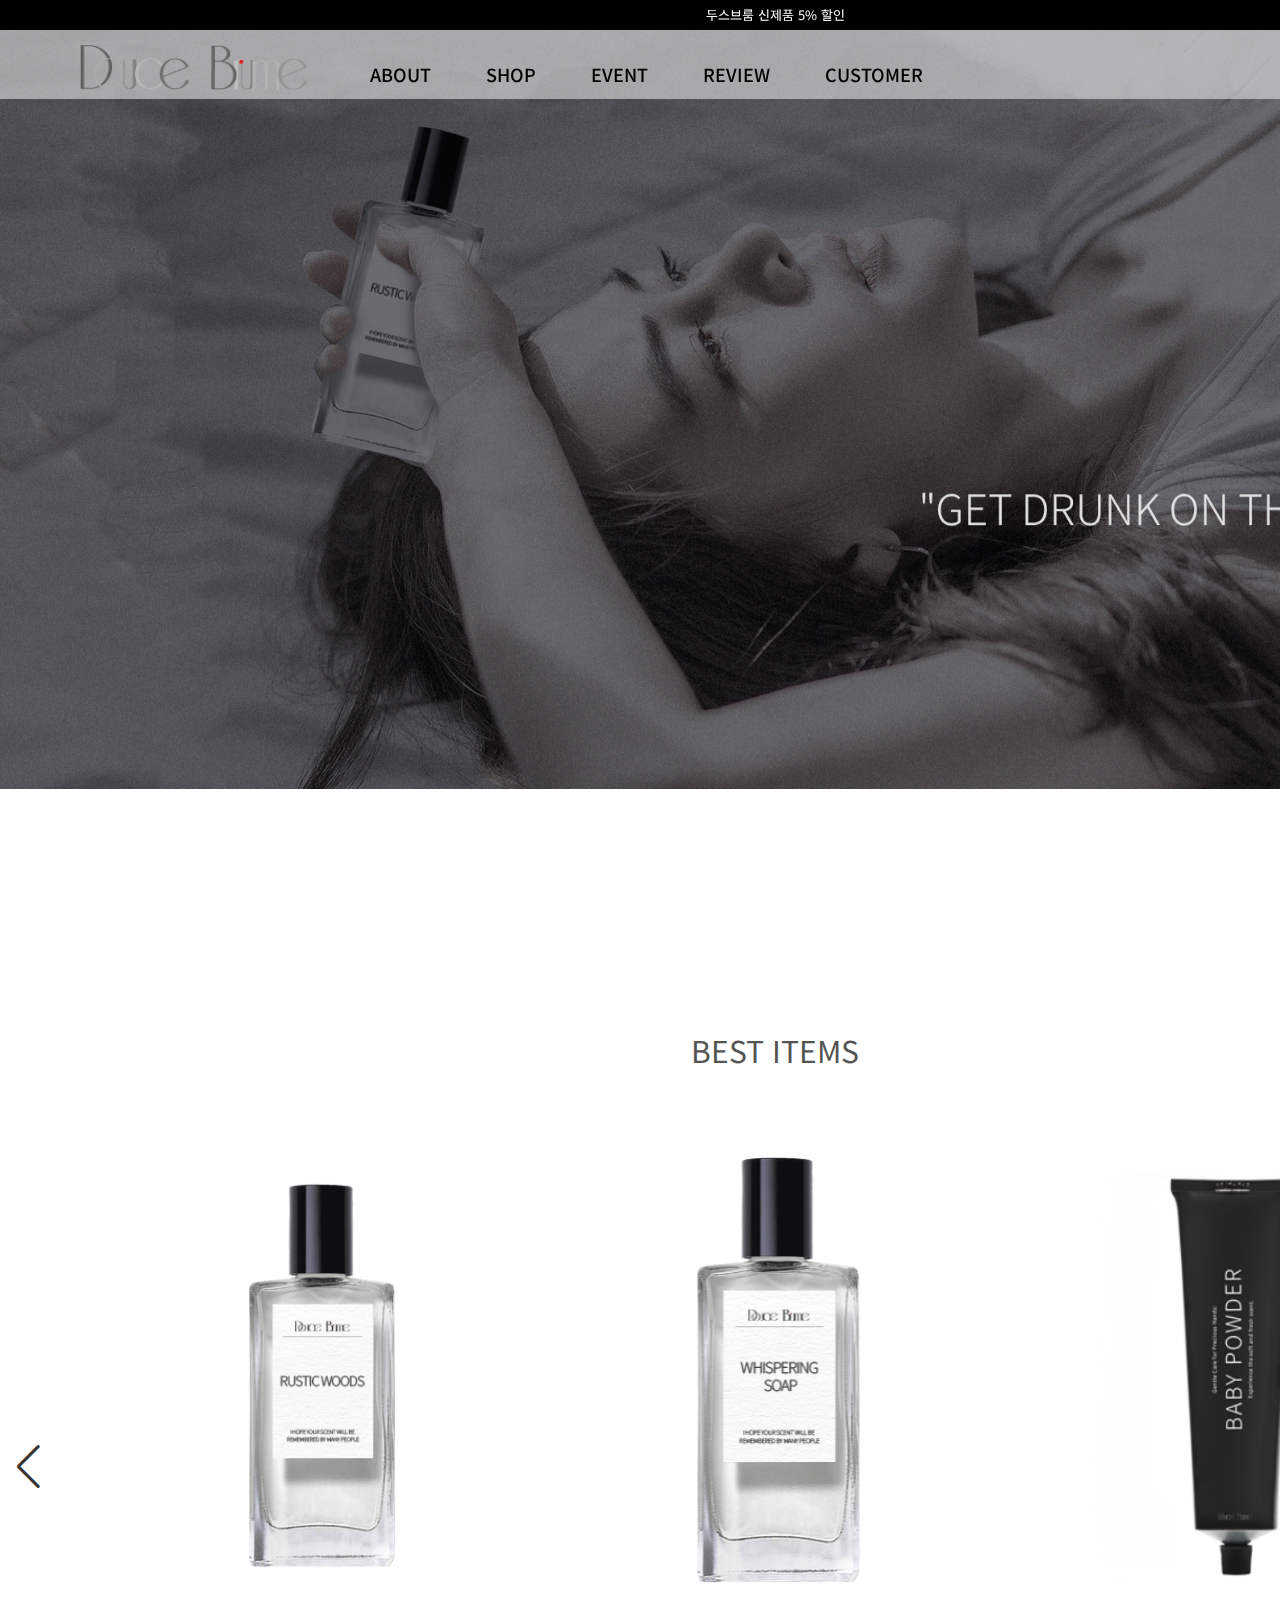
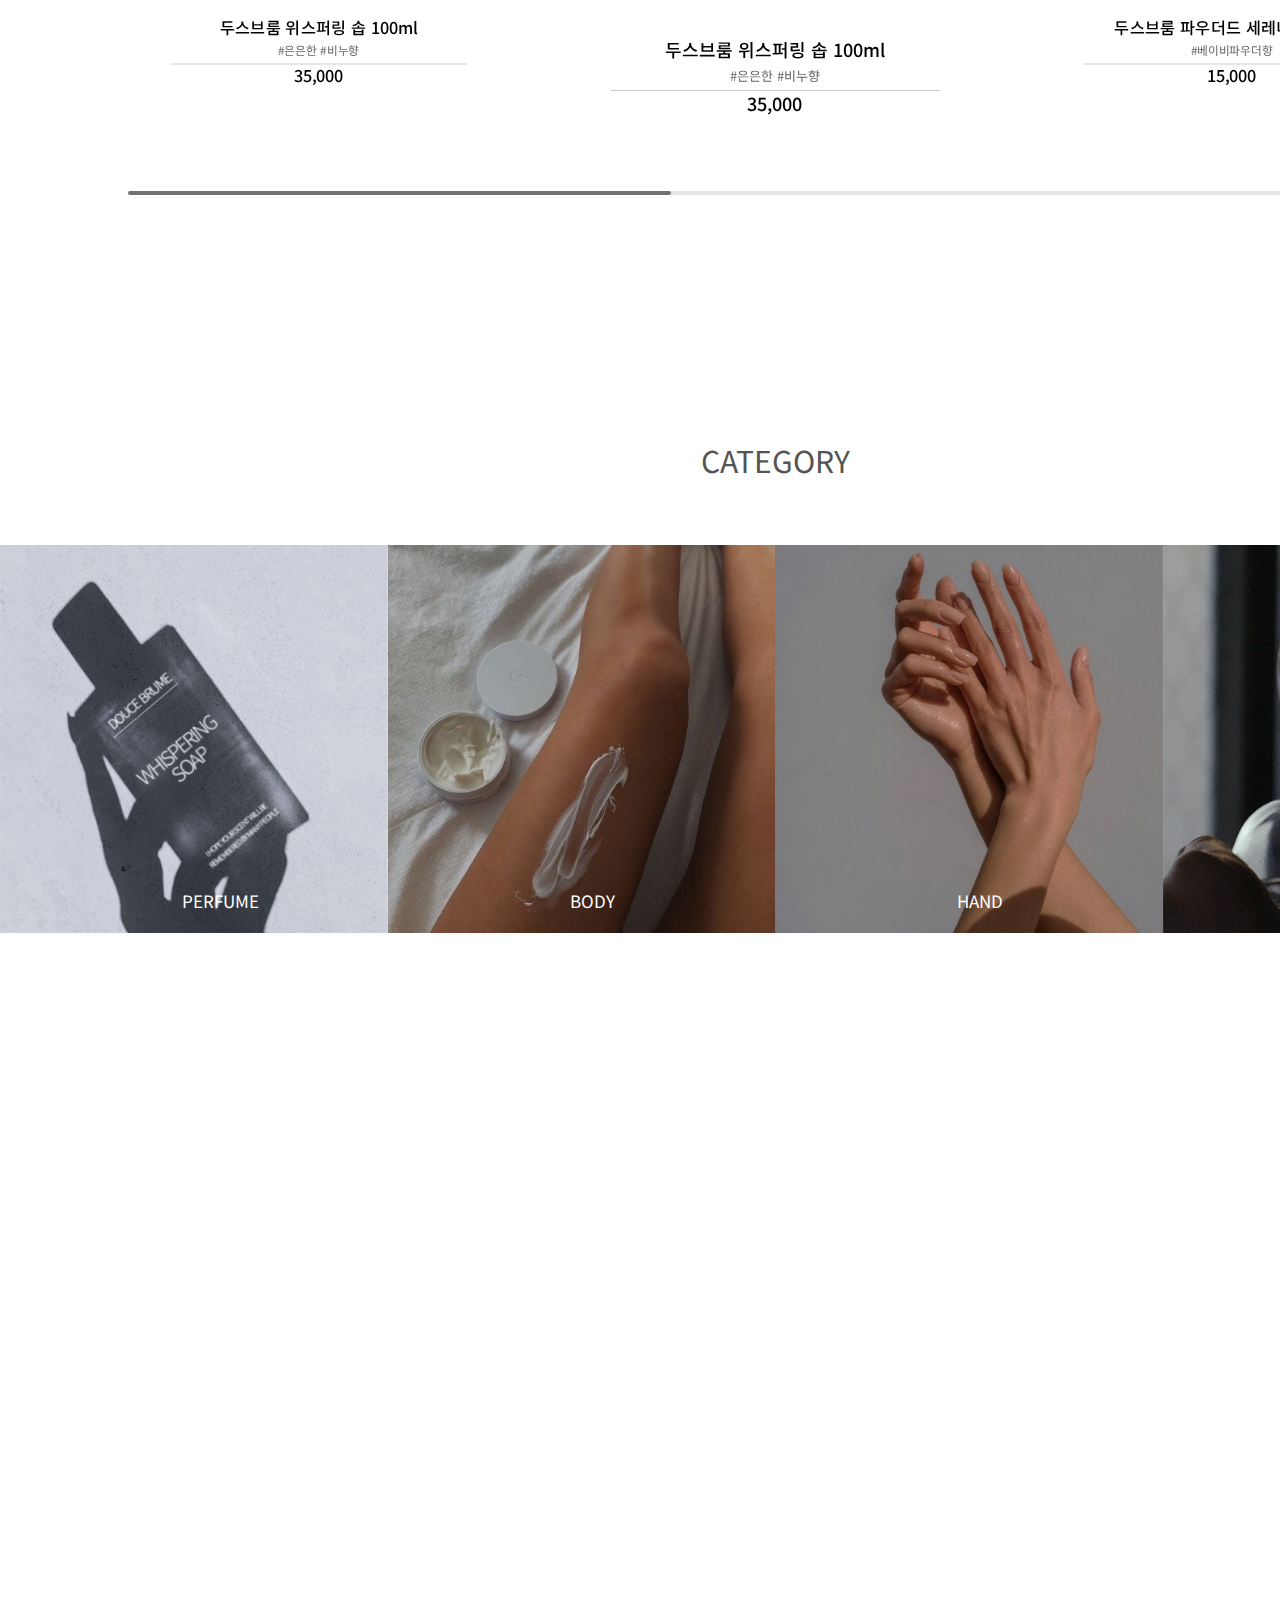
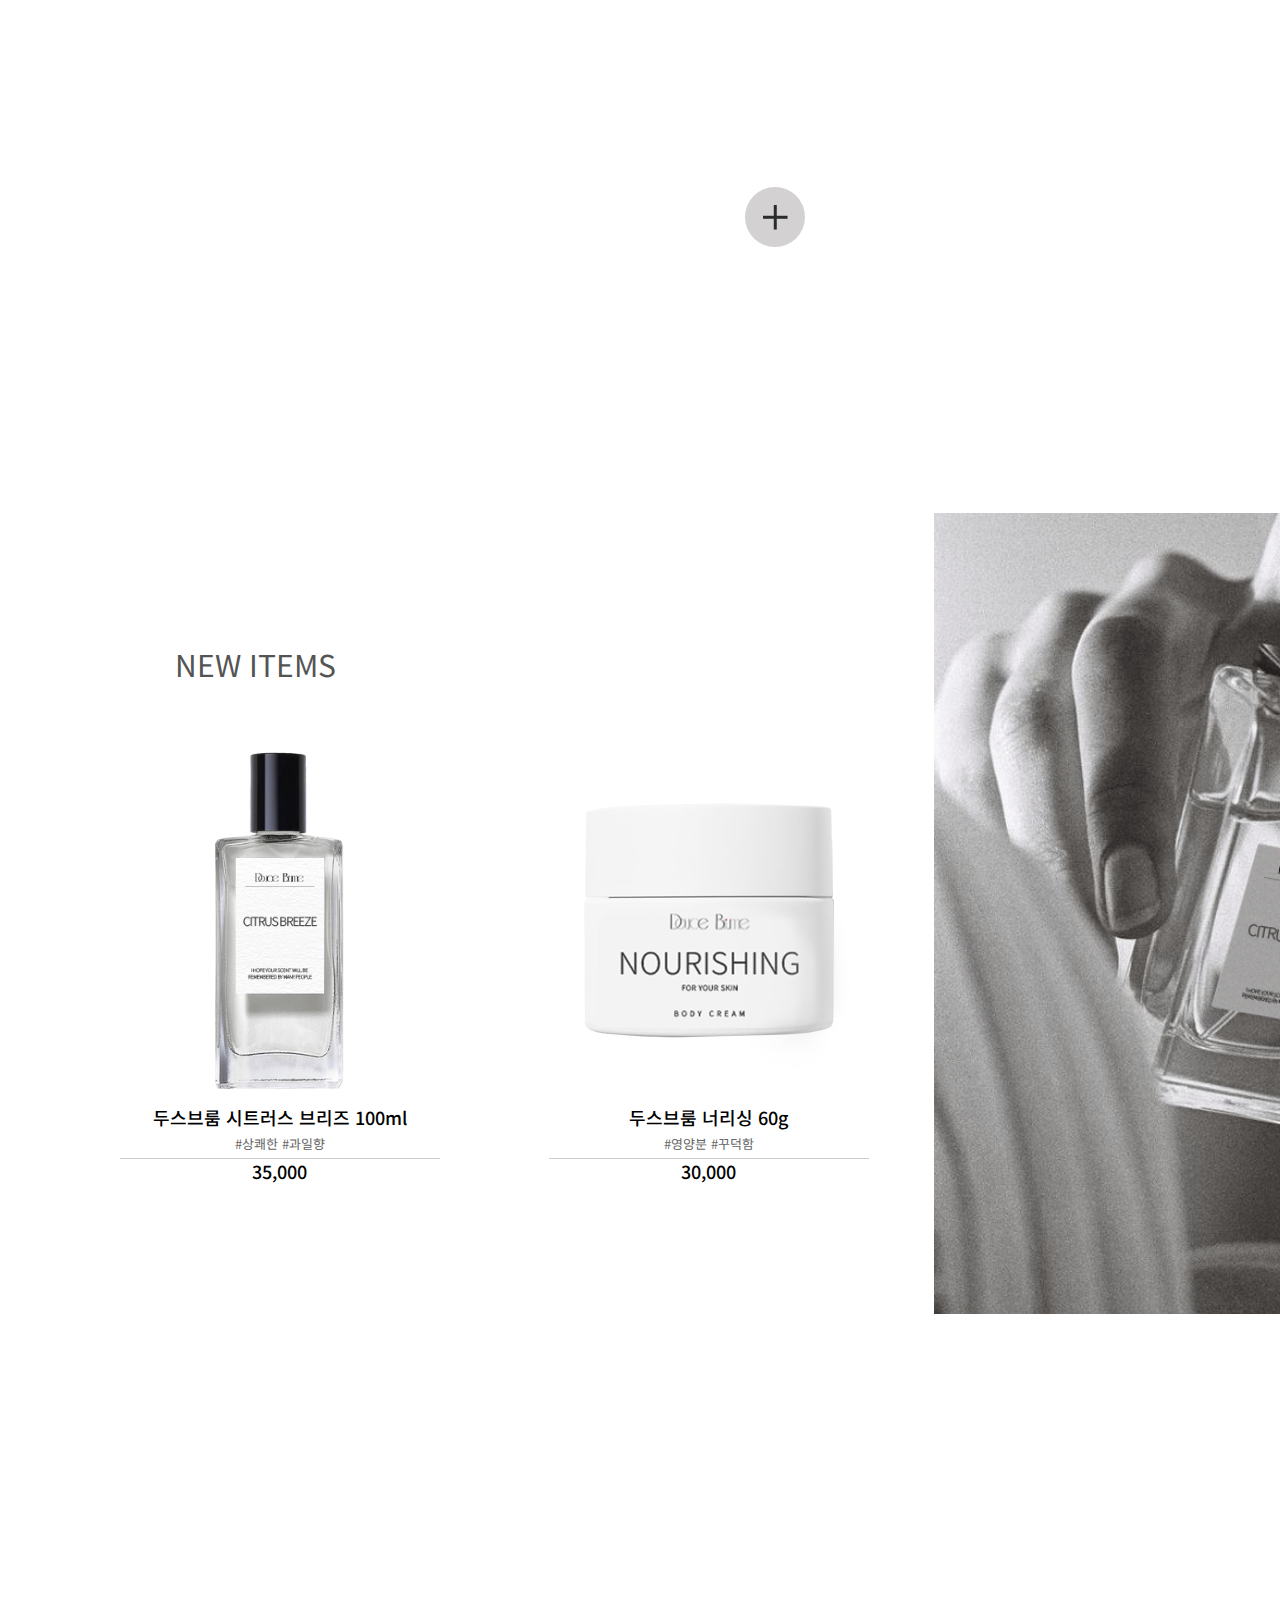
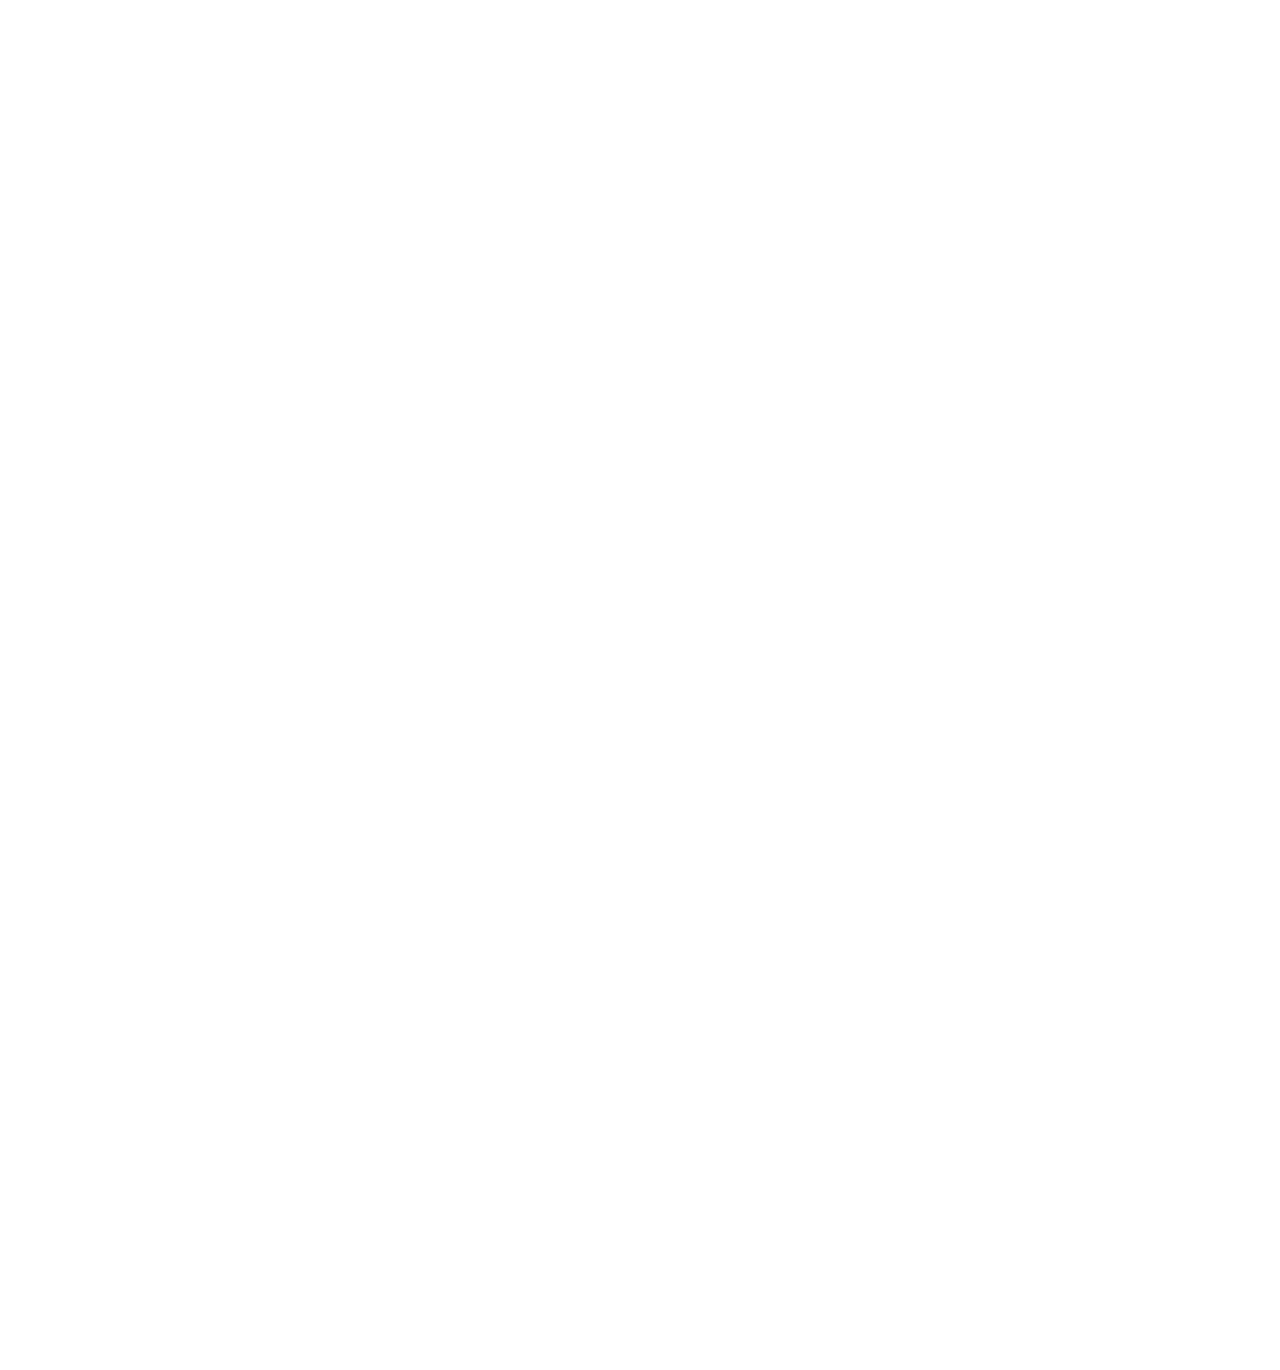
==== index.html @ 4b2f1bd0 "Add files via upload" ====
<!DOCTYPE html>
<html lang="ko">
<head>
    <meta charset="UTF-8">
    <meta name="viewport" content="width=1450">
    <title>Douce Brume</title>
    <!--파비콘 연결-->
    <link rel="shortcut icon" href="./images/favicon.png" type="image/x-icon">
    <!--font-->
    <link rel="preconnect" href="https://fonts.googleapis.com">
    <link rel="preconnect" href="https://fonts.gstatic.com" crossorigin>
    <link href="https://fonts.googleapis.com/css2?family=Noto+Sans+KR:wght@100..900&display=swap" rel="stylesheet">
    <!-- Link Swiper's CSS -->
    <link rel="stylesheet" href="https://cdn.jsdelivr.net/npm/swiper@11/swiper-bundle.min.css" />
    <!--aos css-->
    <link href="https://unpkg.com/aos@2.3.1/dist/aos.css" rel="stylesheet">


    <!--css-->
    <link rel="stylesheet" href="./css/style.css">
</head>
<body>
    <!-- Swiper -->
  <div class="swiper top_ad">
    <div class="swiper-wrapper">
      <div class="swiper-slide">
        <a href="#">신규 가입시 5,000원 적립</a>
      </div><!--swiper-slide-->
      <div class="swiper-slide">
        <a href="#">두스브룸 신제품 5% 할인</a>
      </div><!--swiper-slide-->
      <div class="swiper-slide">
        <a href="#">5만원 이상 구매시 무료배송</a>
      </div><!--swiper-slide-->
    </div><!--swiper-wrapper-->

  </div><!--swiper top_ad-->

  <div id="header_box">
    <div id="header">
      <div class="header_inner">
        <div class="logo">
                    <a href="./index.html"><img src="./images/logo.png" alt="Douce Brume로고"></a>
                </div><!--logo-->
                <ul class="gnb">
                    <li><a href="./about.html">ABOUT</a></li>
                    <li><a href="#">SHOP</a></li>
                    <li><a href="#">EVENT</a></li>
                    <li><a href="#">REVIEW</a></li>
                    <li><a href="#">CUSTOMER</a></li>
                </ul>
                <ul class="login">
                    <li class="icon1"><a href="#"><img src="./images/banner_icon1.png" alt="검색 아이콘"></a></li>
                    <li><a href="#"><img src="./images/banner_icon2.png" alt="로그인 아이콘"></a></li>
                </ul>
      </div><!--header_inner-->
        
    </div><!--header-->
    <!-- Swiper -->
  <div class="swiper main_banner">
    <div class="swiper-wrapper">
      <div class="swiper-slide">
        <img src="./images/main_banner1.jpg" alt="메인배너 이미지1">
      </div><!--swiper-slide-->
      <div class="swiper-slide">
        <img src="./images/main_banner2.jpg" alt="메인배너 이미지2">
      </div><!--swiper-slide-->
      </div><!--swiper-wrapper-->
      </div><!--main_banner-->
  </div><!--header_box-->

  <div id="best">
    <h2 class="title">BEST ITEMS</h2>
     <!-- Swiper -->
    <div class="item_po">
      <div class="swiper items">
        <div class="swiper-wrapper">
          <div class="swiper-slide box1">
            <a href="#"><img src="./images/per_item1.png" alt="향수 이미지1"></a>
            <h4>두스브룸 위스퍼링 솝 100ml</h4>
            <p>#은은한 #비누향</p>
            <h4>35,000</h4>
          </div><!--swiper-slide-->
          <div class="swiper-slide">
            <a href="#"><img src="./images/hand_item1.png" alt="핸드크림 이미지"></a>
            <h4>두스브룸 파우더드 세레니티 50ml</h4>
            <p>#베이비파우더향</p>
            <h4>15,000</h4>
          </div><!--swiper-slide-->
          <div class="swiper-slide">
            <a href="#"><img src="./images/per_item2.png" alt="핸드크림 이미지"></a>
            <h4>두스브룸 러스틱 우즈 100ml</h4>
            <p>#숲속향 #우드향</p>
            <h4>35,000</h4>
          </div><!--swiper-slide-->
          <div class="swiper-slide">
            <a href="#"><img src="./images/per_item1.png" alt="향수 이미지1"></a>
            <h4>두스브룸 위스퍼링 솝 100ml</h4>
            <p>#은은한 #비누향</p>
            <h4>35,000</h4>
          </div><!--swiper-slide-->
          <div class="swiper-slide">
            <a href="#"><img src="./images/hand_item1.png" alt="핸드크림 이미지"></a>
            <h4>두스브룸 위스퍼링 솝 100ml</h4>
            <p>#은은한 #비누향</p>
            <h4>35,000</h4>
          </div><!--swiper-slide-->
          <div class="swiper-slide">
            <a href="#"><img src="./images/per_item2.png" alt="핸드크림 이미지"></a>
            <h4>두스브룸 위스퍼링 솝 100ml</h4>
            <p>#은은한 #비누향</p>
            <h4>35,000</h4>
          </div><!--swiper-slide-->
        </div><!--swiper-wrapper-->
        <div class="swiper-scrollbar"></div>
       
      </div><!--items-->
      <div class="swiper-button-next mb_next"></div>
      <div class="swiper-button-prev mb_prev"></div>
    </div>
  </div><!--best-->

  <div id="category">
    <h2 class="title">CATEGORY</h2>
    <ul>
      <li>
        <a href="#"><img src="./images/perfume.jpg" alt="향수 카테고리">
        <p>PERFUME</p></a>
      </li>
      <li>
        <a href="#"><img src="./images/body.jpg" alt="바디크림 카테고리">
        <p>BODY</p></a>
      </li>
      <li>
        <a href="#"><img src="./images/hand.jpg" alt="핸드크림 카테고리">
        <p>HAND</p></a>
      </li>
      <li>
        <a href="#"><img src="./images/diffuser.jpg" alt="디퓨저 카테고리">
        <p>DIFFUSER</p></a>
      </li>
    </ul>
  </div><!--category-->

  <div id="about">
    <h1>Doude Brume's Nostalgic Scent</h1>
    <img class="line" src="./images/icon1.png" alt="선 이미지">
    <div class="about_inner">
      <h3>'Douce Brume'은 부드러운 안개의 뜻을 지니고 있어, 그 안개처럼 은은하고 신비로운 향수를 선보입니다.</h3>
    <P class="under">'Douce Brume' carries the meaning of 'soft mist', and like that mist, it unveilus subtle and mysterious fragrances.
    </P>
    <h3>마치 안개 속으로 떠나는 것처럼 , 과거의 기억들을 살펴보고, 당신의 마음속에 새로운 여정을 불러일으킵니다.</h3>
    <P class="under">Like drifting into the mist, it allows you to explore past memories and ignites a new journey within your heart.
    </P>
    <h3>당신을 사랑스럽고 추억에 가득찬 세계로 안내합니다.</h3>
    <P class="under">It guides you into a lovely and nostalgia-filled world.
    </P>
    </div>
    <a href="./about.html"><img src="./images/icon2.png" alt="더보기 아이콘"></a>
  </div><!--about-->

  <div id="new">
    <div class="new_inner1">
      <h2 >NEW ITEMS</h2>
      <div class="new_inner2">
      <div class="item_box">
        <a href="#"><img src="./images/per_item3.png" alt="향수 이미지"></a>
        <h4>두스브룸 시트러스 브리즈 100ml</h4>
        <p>#상쾌한 #과일향</p>
        <h4>35,000</h4>
      </div>
      <div class="item_box">
        <a href="#"><img src="./images/body_item1.png" alt="바디크림 이미지"></a>
        <h4>두스브룸 너리싱 60g</h4>
        <p>#영양분 #꾸덕함</p>
        <h4>30,000</h4>          
      </div>
      </div><!--new_inner2-->
    </div><!--new_inner1-->
  </div><!--new-->

  <div id="insta" data-aos="fade-down"
  data-aos-duration="1000">
    <h2>INSTAGRAM</h2>
    <p><a href="#">@dcbm_offcial</a></p>
    <div class="insta_inner">
      <div class="img1">
        <img src="./images/insta.jpg" alt="인스타 이미지">
    </div><!--insta_inner-->
  </div><!--insta-->

  <div class="text_slide">
  <div class="text_ani">
    <ul class="slide_1">
      <li>BRING</li>
      <li>BACK</li>
      <li>MEMORIES</li>
      <li>BRING</li>
      <li>BACK</li>
      <li>MEMORIES</li>
    </ul>
    <ul class="slide_1">
      <li>BRING</li>
      <li>BACK</li>
      <li>MEMORIES</li>
      <li>BRING</li>
      <li>BACK</li>
      <li>MEMORIES</li>
    </ul>
  </div><!--text_ani-->
  <div class="text_ani ani2">
    <ul class="slide_1">
      <li>MEMORIES</li>
      <li>BACK</li>
      <li>BRING</li>
      <li>MEMORIES</li>
      <li>BACK</li>
      <li>BRING</li>
    </ul>
    <ul class="slide_1">
      <li>MEMORIES</li>
      <li>BACK</li>
      <li>BRING</li>
      <li>MEMORIES</li>
      <li>BACK</li>
      <li>BRING</li>
    </ul>
  </div><!--text_ani-->
</div><!--text_slide-->
  
<div id="footer">
  <div class="footer_inner">
    <div class="footer_left">
      <h4>CS CENTER</h4>
      <h2>051-1234-4321</h2>
      <p>AM 9:00 - PM 6:00 (주말 및 공휴일 휴무)</p>
    </div><!--footer_left-->
    <a href="#"><img src="./images/logo.png" alt="로고 이미지"></a>
    <div class="footer_right">
      <h4>DELIVERY INFO</h4>
      <P><b>배송조회</b>: CJ대한통운<br>
      <b>반송 주소</b>: 부산광역시 중구 중앙대로 26<br>
      다원중앙타워 빌딩 10층</p>
    </div><!--footer_right-->
  </div><!--footer_inner-->
  <div class="footer_inner2">
    <ul class="gnb2">
      <li><a href="#">COMPANY</a></li>
      <li><a href="#">이용약관</a></li>
      <li><a href="#">개인정보처리방침</a></li>
      <li><a href="#">이용안내</a></li>
    </ul>
    <p>법인명 : sena(세나) &nbsp;&nbsp;&nbsp; 대표자 : 박소민 &nbsp;&nbsp;&nbsp; 사업자등록번호 : 200-100-62172<br>
    전화 : 051-5678-8765 &nbsp;&nbsp;&nbsp; 주소 : 부산광역시 중구 중앙대로 26 다원중앙타워 빌딩 10층<br>
    개인정보보호책임자 : 박소민(thals062172@gmail.com)</p> 
    <ul class="footer_icon">
      <li><a href="#"><img src="./images/insta_icon.png" alt="인스타 아이콘"></a></li>
      <li><a href="#"><img src="./images/kakao_icon.png" alt="카카오톡 아이콘"></a></li>
    </ul>
  </div>
</div><!--footer-->
<a href="#header" class="top">TOP</a>




  <!-- Swiper JS -->
  <script src="https://cdn.jsdelivr.net/npm/swiper@11/swiper-bundle.min.js"></script>

  <!-- Initialize Swiper -->
  <script>
    var swiper = new Swiper(".top_ad", {
      direction: "vertical",
      autoplay: { 
        delay: "2500",
        disabedisableOnInteraction: false,
      },
    });
  </script>
  <!-- Initialize Swiper -->
  <script>
    var swiper = new Swiper(".main_banner", {
      spaceBetween: 30,
      effect: "fade",
      navigation: {
        nextEl: ".swiper-button-next",
        prevEl: ".swiper-button-prev",
      },
      pagination: {
        el: ".swiper-pagination",
        clickable: true,
      },
      autoplay: {
        delay: "2500",
        disabedisableOnInteraction: false,
      },
      speed:1500,

    });
  </script>
  <!-- Initialize Swiper -->
  <script>
    var swiper = new Swiper(".items", {
      scrollbar: {
        el: ".swiper-scrollbar ",
        hide: false,
      },
      loop: true,
      slidesPerView: 3,
      centeredSlides:true,
      spaceBetween: 50,
      navigation: {
        nextEl: ".mb_next",
        prevEl: ".mb_prev",
      },
      pagination: {
        el: ".swiper-pagination",
        clickable: true,
      },
    });
  </script>

  <!--js-->
  <script src="https://unpkg.com/aos@2.3.1/dist/aos.js"></script>
  <script>
    AOS.init();
  </script>
</body>
</html>
---- css/style.css ----
@charset "utf-8";

*{
    margin: 0;
    padding: 0;
}
a{
    text-decoration: none;
    color: #000;
}
ul,ol{
    list-style: none;
}
img, video, iframe{
    vertical-align: middle;
}
body{
    min-width: 1550px;
    font-family: "Noto Sans KR", sans-serif;
    font-size: 17px;
    line-height: 1.4;
    color: #000;
}

/*top_ad*/
.top_ad{
    height: 30px;
    background-color: #000;
}
.top_ad .swiper-slide a{
    display: block;
    height: 100%;
    display: flex;
    justify-content: center;
    align-items: center;
    color: #fff;
    font-size: 13px;
}

/*header*/
#header_box{
    position: relative;
}
#header{
    background-color: rgba(255, 255, 255, 0.5);
    position: absolute;
    top: 0;
    left: 0;
    z-index: 10;
    width: 100%;
}
.header_inner{
    display: flex;
    justify-content: flex-start;
    padding-left: 370px;
}
.logo{
    position: absolute;
    top: 15px;
    left: 80px;
}
.gnb{
    display: flex;
}
.gnb li{
    font-size: 18px;
    font-weight: 500;
    padding-right: 55px;
    padding-top: 32px;
    padding-bottom: 12px;
}
.login{
    position: absolute;
    top: 0;
    right: 80px;
    display: flex;
    padding-top: 32px;
    padding-bottom: 12px;
}
.icon1{
    padding-right: 40px;
}

.swiper-slide img{
    width: 100%;
}

/*best*/
.title{
    color: #545454;
    font-size: 30px;
    font-weight: normal;
    text-align: center;
    padding-top: 240px;
    padding-bottom: 64px;
}
.items{
    width: 1320px;
    padding-bottom: 83px;
}
#best .swiper-slide{
    text-align: center;
}
#best .swiper-slide img{
    width: 415px;
    padding-bottom: 34px;
}
.swiper-slide h4{
    font-size: 18px;
    font-weight: 500;
}
.swiper-slide p{
    font-size: 13px;
    padding-top: 7px;
    border-bottom: 1px solid #ccc;
    display: inline-block;
    padding: 5px 120px;
    color: #666;
}
.mb_next, .mb_prev{
    color: #333;
}
.mb_next{
    right: -100px;
}
.mb_prev{
    left: -100px;
}
.items .swiper-slide-prev{
    transform: scale(0.9);
    transition: all 0.5s;
}
.items .swiper-slide-next{
    transform: scale(0.9);
    transition: all 0.5s;
}
.items .swiper-slide-active{
    transform: scale(1);
    transition: all 0.5s;
}
.item_po{
    position: relative;
    width: 1320px;
    margin: 0 auto;
}

/*category*/
#category ul{
    display: flex;
    justify-content: space-between;
    padding-bottom: 240px;
}
#category img{
    width: 100%;
}
#category ul li{
    width: 25%;
    position: relative;
    overflow: hidden;
}
#category ul li:hover img{
    filter: blur(5px);
    transition: all 0.5s;
    transform: scale(1.05);
}
#category li a p{
    position: absolute;
    bottom: 20px;
    left: 47%;
    color: #fff;
    font-weight: 400;
}

/*about*/
#about{
    position: relative;
    background-image: url(../images/bg.jpg);
    background-repeat: no-repeat;
    background-position: center;
    background-attachment: fixed;
    background-size: cover;
    height: 760px;
    color: #fff;
    text-align: center;
}
#about h1{
    font-size: 55px;
    font-weight: 400;
    padding-top: 83px;
    padding-bottom: 110px;
}
.line{
    position: absolute;
    top: 182.5px;
    left: 50%;
}
.about_inner{
    padding-top: 15px;
}
#about h3{
    font-size: 22px;
    font-weight: 300;
}
#about p{
    font-size: 17px;
    font-weight: 300;
}
.under{
    padding-bottom: 45px;
}
#about a{
    display: inline-block;
    padding-top: 30px;
}

/*new*/
#new{
    background-image: url(../images/right_img.png);
    background-repeat: no-repeat;
    background-position: center bottom;
    padding-top: 180px;
}
.new_inner1{
    width: 1320px;
    margin: 0 auto;
    height: 801px;
    display: flex;
    flex-direction: column;
    justify-content: center;
}
.new_inner2{
    display: flex;
    padding-top: 50px;
}
.item_box{
    width: 329px;
    text-align: center;
    margin-right: 100px;
}
#new h2{
    color: #545454;
    font-size: 30px;
    font-weight: normal;
    padding-left: 60px;
}
.item_box h4{
    text-align: center;
    font-size: 18px;
    font-weight: 500;
}
.item_box p{
    font-size: 13px;
    padding-top: 7px;
    border-bottom: 1px solid #ccc;
    display: inline-block;
    padding: 5px 115px;
    color: #666;
}


/*instagram*/
.insta_inner {
    padding: 0 40px;
    padding-bottom: 55px;
}
.insta_inner img{
    width: 100%;
}
#insta>h2{
    color: #545454;
    font-size: 30px;
    font-weight: normal;
    text-align: center;
    padding-top: 170px;
}
#insta>p{
    font-size: 15px;
    font-weight: lighter;
    text-align: center;
    padding-bottom: 64px;
    color: #545454; 
}

/*text_ani*/
.text_slide{
    overflow: hidden;
    border-top: 10px solid rgba(105, 40, 62, 74%);
    border-bottom: 10px solid rgba(105, 40, 62, 74%);

}
@keyframes flow_text{
    from{
        transform: translateX(0);
    }
    to{
        transform: translateX(-50%);
    }
}
.text_ani{
    width: 9000px;
    display: flex;
}
.slide_1{
    width: 4500px;
    display: flex;
    justify-content: space-around;
    animation: flow_text 20s linear infinite;
    
}
.slide_1 li{
    line-height: 100%;
    font-size: 110px;
    font-weight: 300
    
}
.ani2{
    animation: flow_text 20s linear infinite reverse;
}


/*footer*/
.footer_inner{
    margin: 0 auto;
    display: flex;
    justify-content: center;
    align-items: center;
    text-align: center;
    border-bottom: 1px solid #949494;
    padding-top: 25px;
    color: #828282;

}
.footer_left{
    padding-right: 255px;
}
.footer_right{
    padding-left: 255px;
}
.footer_inner h4{
    font-size: 20px;
    padding-bottom: 36px;
    font-weight: normal;
}
.footer_inner p{
    font-size: 15px;
    padding-bottom: 45px;
}
.footer_left h2{
    font-size: 35px;
    font-weight: normal;
    color: #828282;
}
.footer_inner2{
    width: 1320px;
    margin: 0 auto;
    text-align: center;
    color: #828282;
}
.gnb2{
    display: flex;
    justify-content: center;
}
.gnb2 li{
    padding-left:35px;
    padding-top: 45px;
    padding-bottom: 25px;
}
.gnb2 li a{
    color: #828282;
}
.footer_icon{
    display: flex;
    justify-content: center;
}
.footer_inner2 p{
    line-height: 1.8;
    padding-bottom: 25px;
}
.footer_icon li{
    padding-left: 20px;
    padding-bottom: 25px;
}

.top{
    display: inline-block;
    background-color: #000;
    color: #fff;
    width: 50px;
    height: 50px;
    border-radius: 50%;
    display: flex;
    justify-content: center;
    align-items: center;
    box-shadow: 5px 5px 5px rgba(0,0,0,0.2);
    position: fixed;
    right:50px;
    bottom: 50px;
    z-index: 99;
}
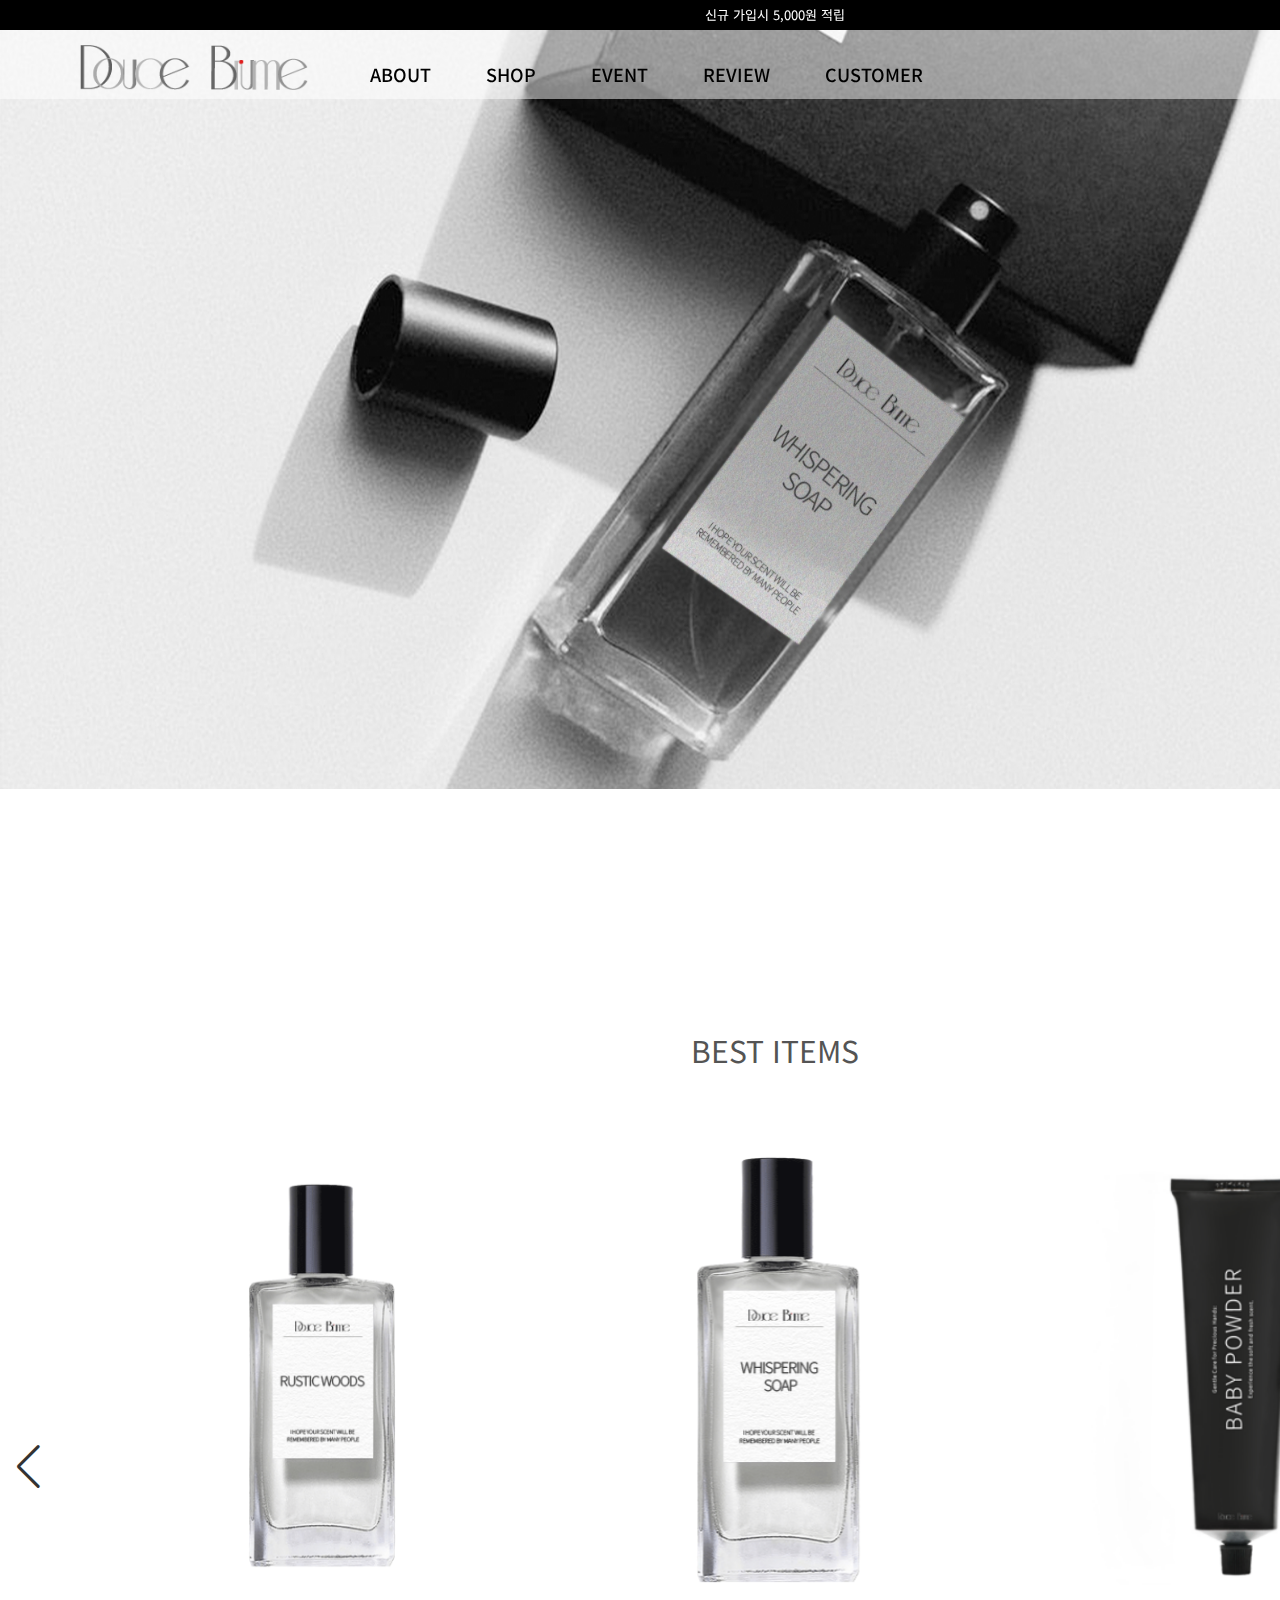
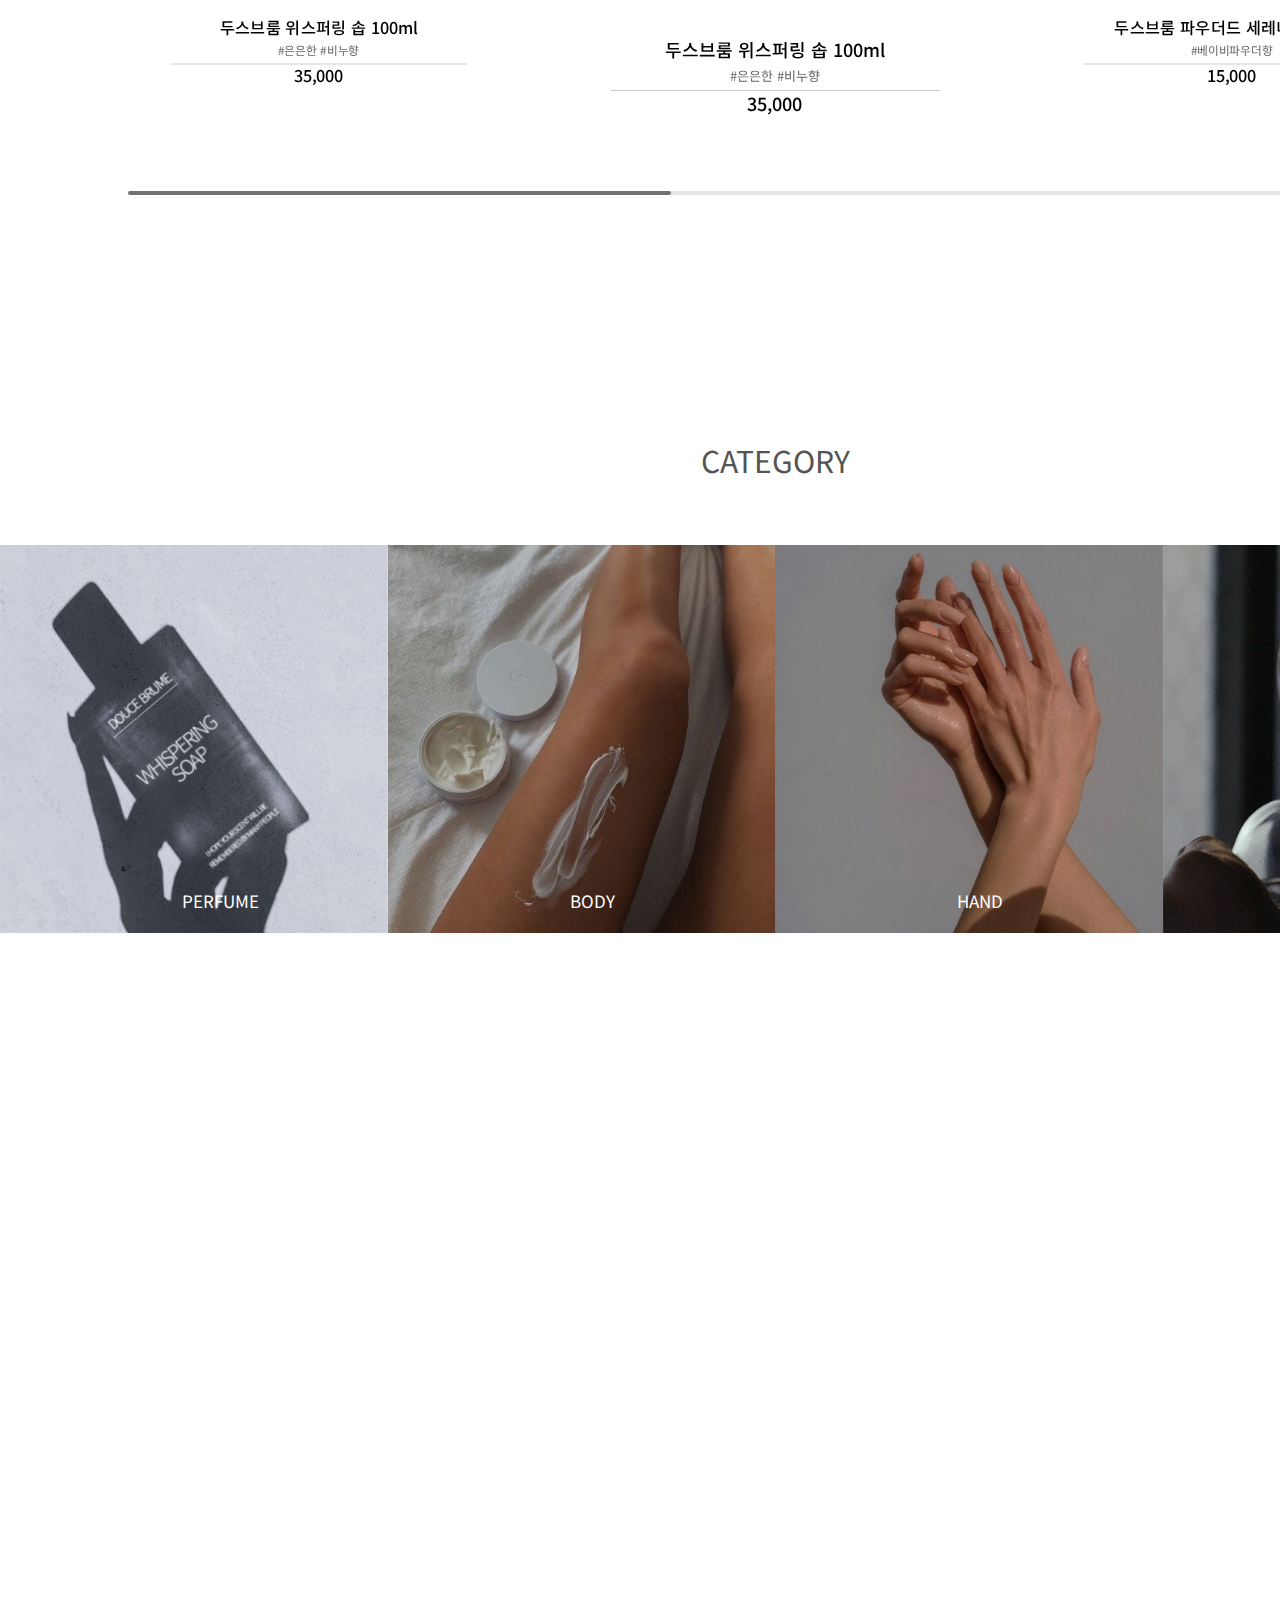
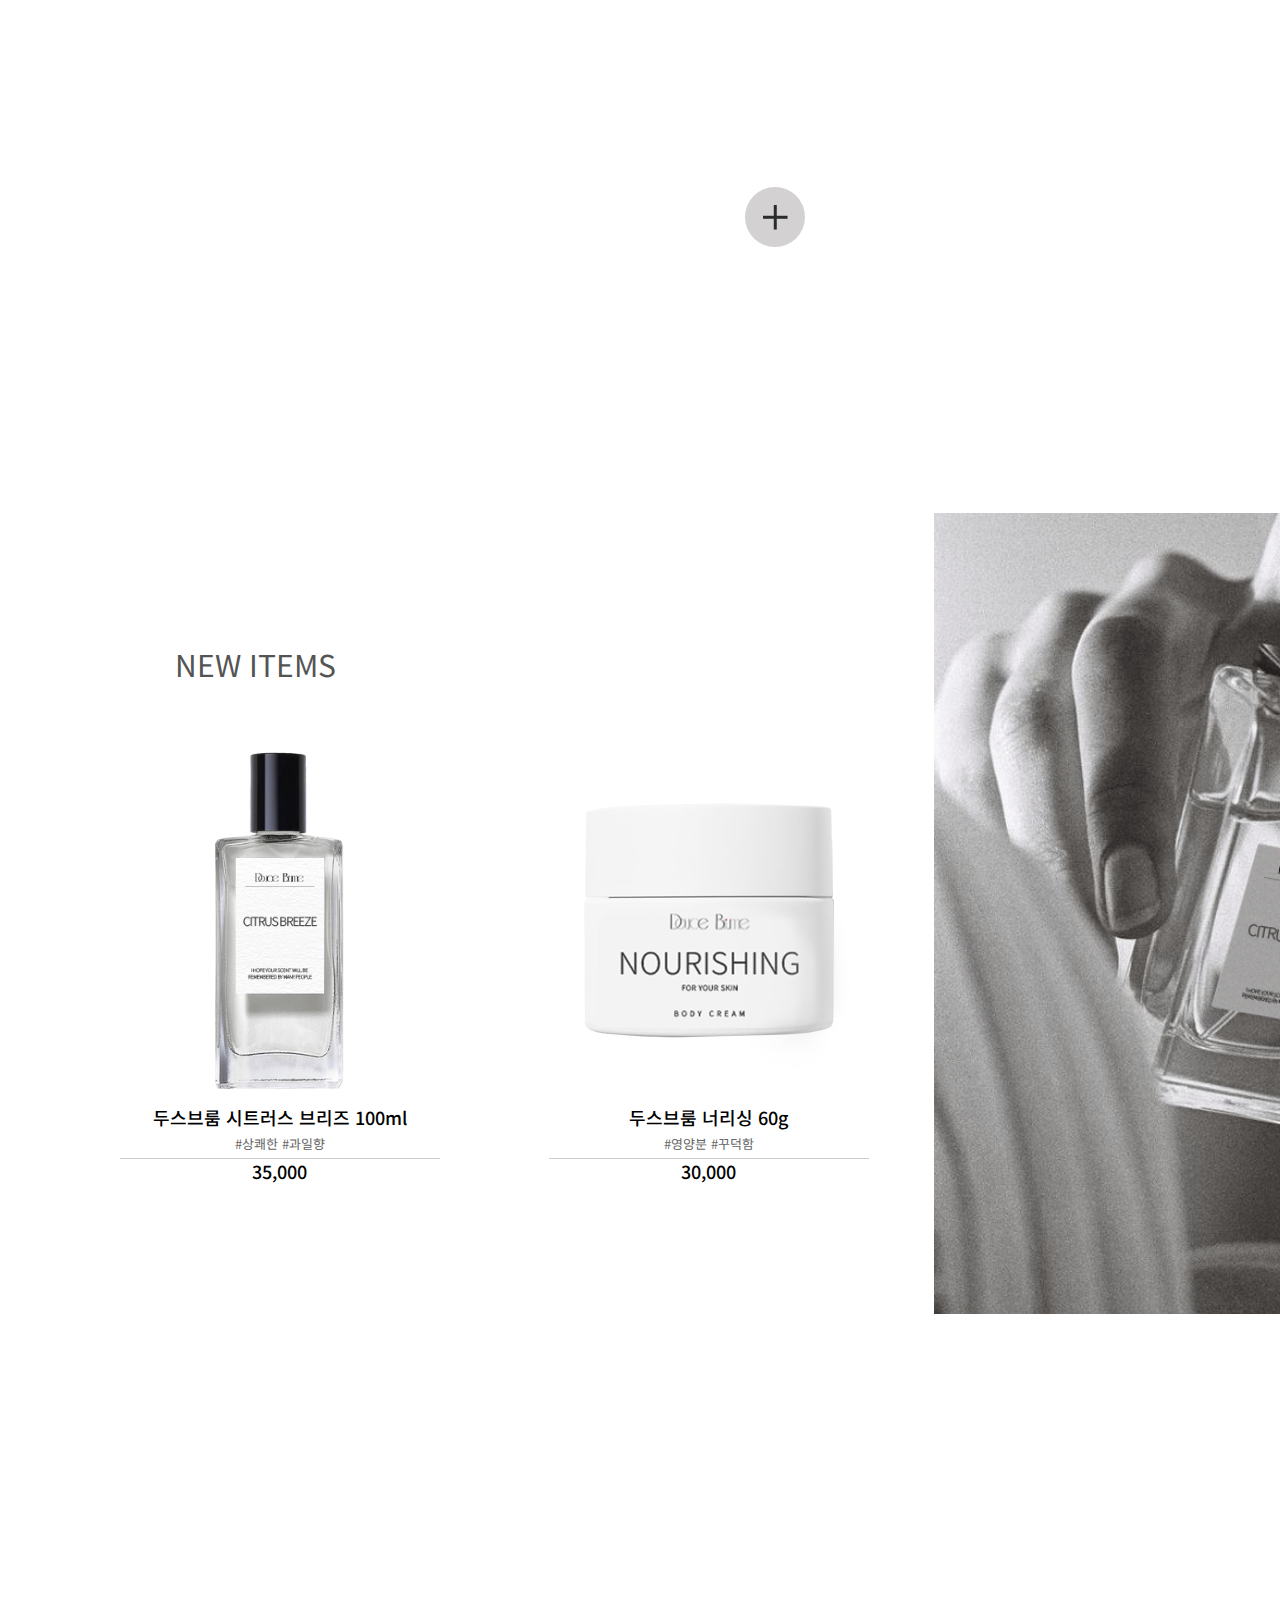
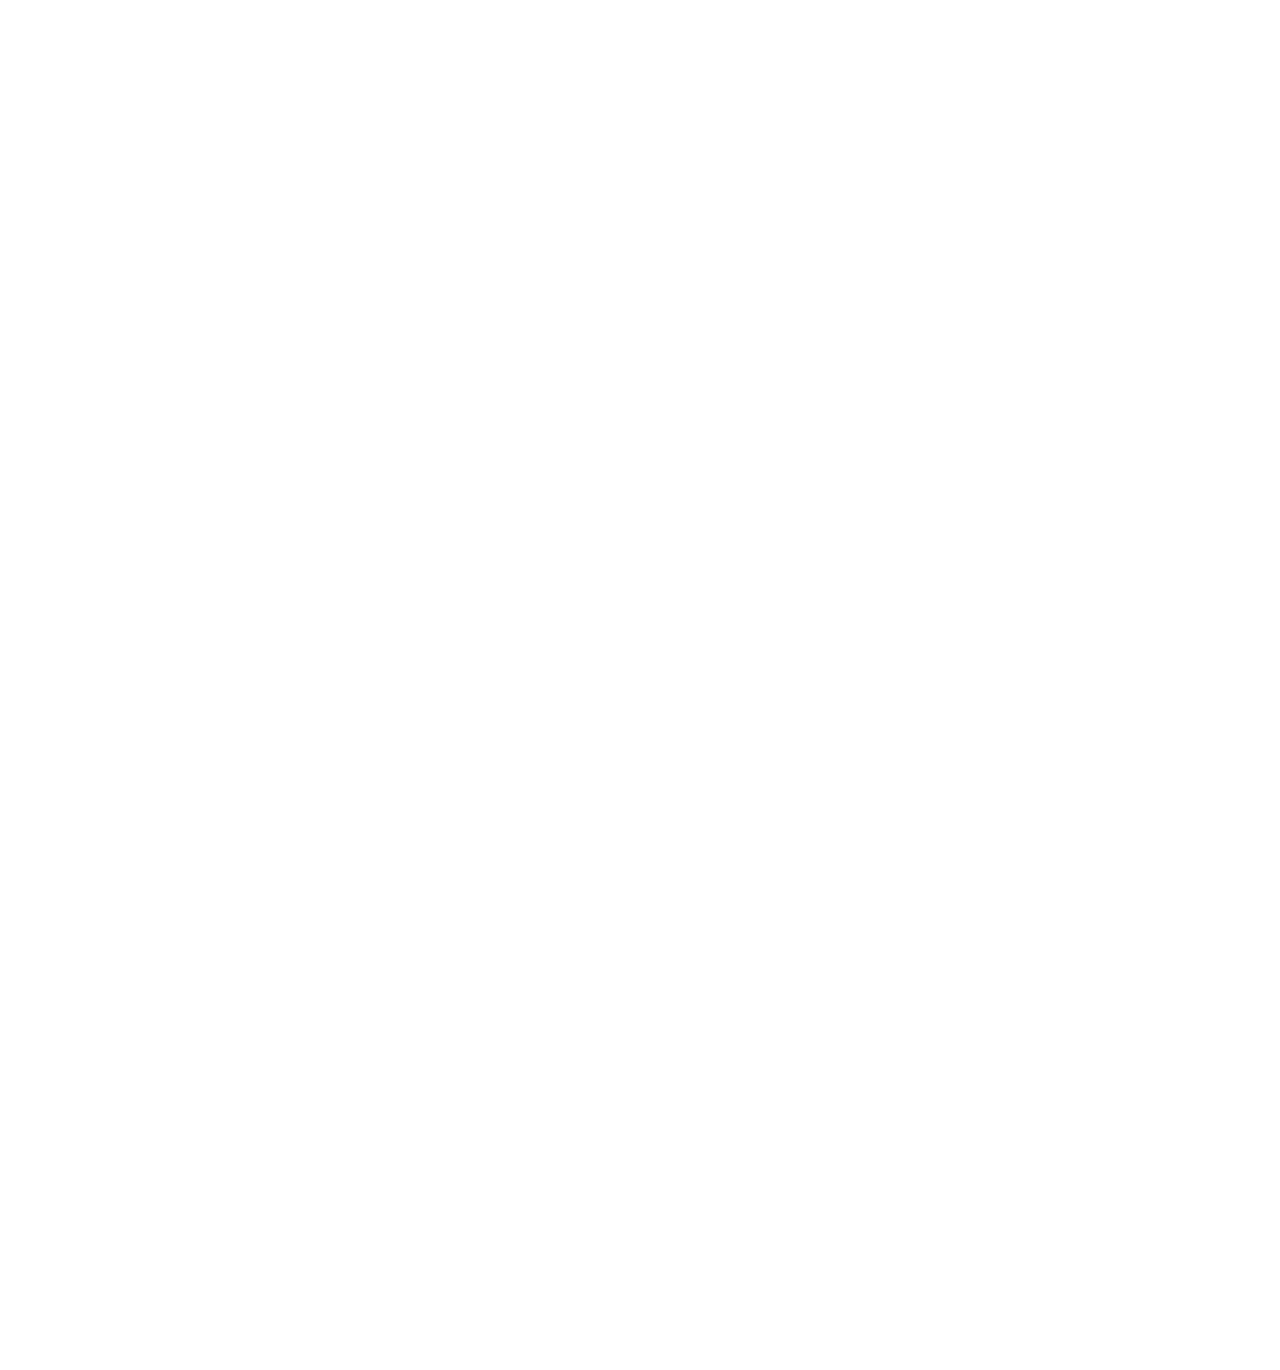
==== commit c698bc27: "Add files via upload" ====
--- a/index.html
+++ b/index.html
@@ -2,7 +2,7 @@
 <html lang="ko">
 <head>
     <meta charset="UTF-8">
-    <meta name="viewport" content="width=1450">
+    <meta name="viewport" content="width=1550">
     <title>Douce Brume</title>
     <!--파비콘 연결-->
     <link rel="shortcut icon" href="./images/favicon.png" type="image/x-icon">
